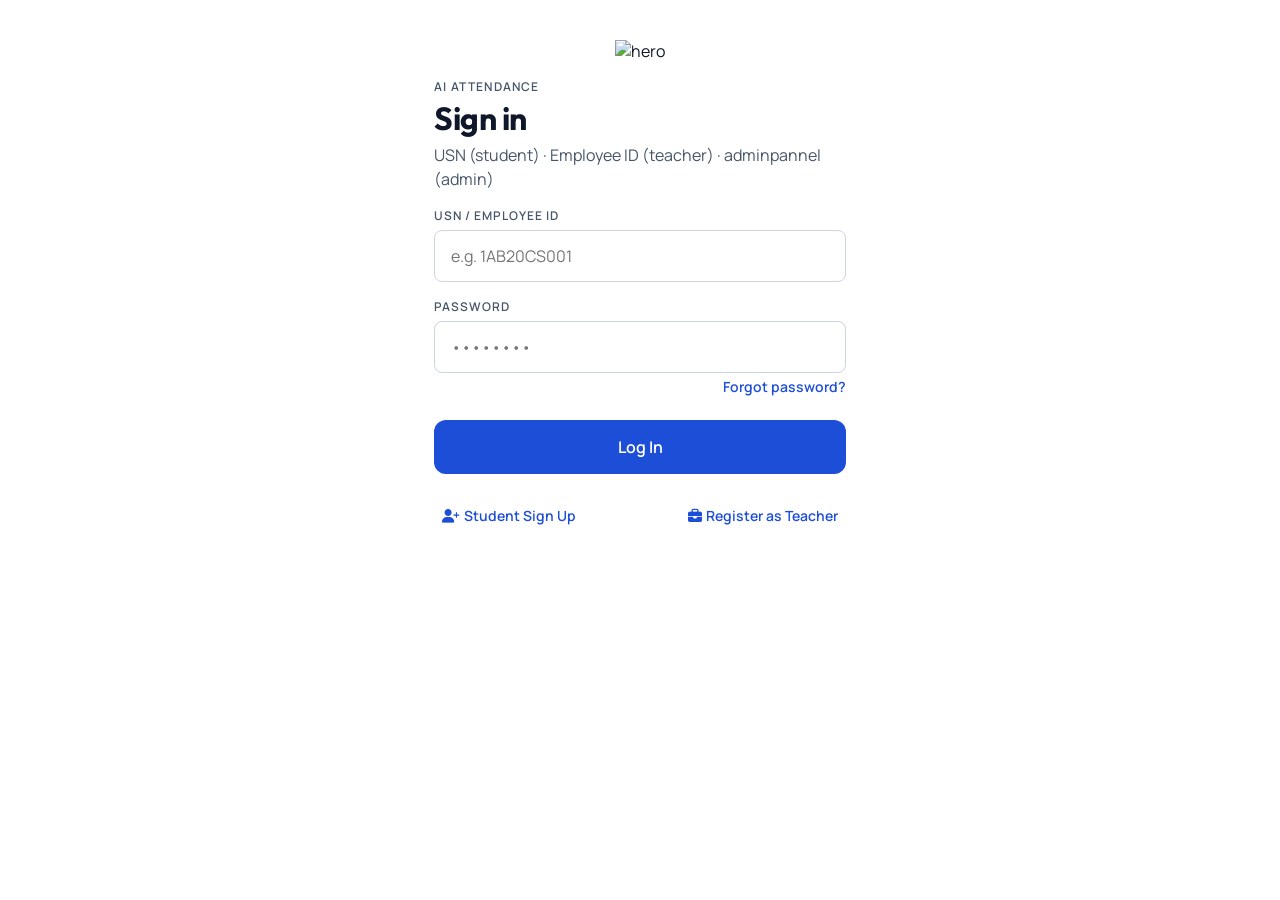
==== pages/admin-dashboard.html @ ecaf4c4b "Correct full project" ====
<!DOCTYPE html>
<html lang="en">
<head>
<meta charset="UTF-8"/>
<meta name="viewport" content="width=device-width, initial-scale=1.0"/>
<title>AI Attendance – Admin Dashboard</title>
<link rel="preconnect" href="https://fonts.googleapis.com">
<link href="https://fonts.googleapis.com/css2?family=Outfit:wght@400;600;700&family=Manrope:wght@400;500;600&display=swap" rel="stylesheet">
<link rel="stylesheet" href="https://cdnjs.cloudflare.com/ajax/libs/font-awesome/6.5.0/css/all.min.css"/>
<link rel="stylesheet" href="../css/shared.css"/>
</head>
<body class="fade-in">

  <!-- Top Bar -->
  <div class="top-bar">
    <div class="meta">
      <div class="label">Admin</div>
      <div class="h2">Control Panel</div>
    </div>
    <button class="icon-btn" onclick="doLogout()" title="Logout"><i class="fa fa-sign-out-alt"></i></button>
  </div>

  <!-- Tabs -->
  <div class="tabs">
    <button class="tab active" id="admin-tab-pending"  onclick="setAdminTab('pending')">Pending</button>
    <button class="tab"        id="admin-tab-approved" onclick="setAdminTab('approved')">Teachers</button>
    <button class="tab"        id="admin-tab-students" onclick="setAdminTab('students')">Students</button>
  </div>

  <!-- Student filters (hidden unless Students tab active) -->
  <div id="admin-student-filters" style="display:none;padding:8px 24px 0;max-width:460px;margin:0 auto">
    <div class="input-label" style="margin-top:8px">Semester</div>
    <div class="filter-scroll"><div class="filter-pills" id="admin-sem-pills"></div></div>
    <div class="input-label" style="margin-top:8px">Division</div>
    <div class="filter-scroll"><div class="filter-pills" id="admin-div-pills"></div></div>
  </div>

  <!-- List area -->
  <div class="admin-list-scroll" id="admin-list"></div>

  <!-- ── Teacher Detail Modal ── -->
  <div class="modal-bg" id="teacher-modal">
    <div class="modal-card">
      <div class="modal-header">
        <div class="h2" id="tm-name"></div>
        <button class="modal-close" onclick="closeTeacherModal()"><i class="fa fa-times"></i></button>
      </div>
      <div class="small" id="tm-empid"></div>
      <div class="small" id="tm-email"></div>
      <div class="small" id="tm-status"></div>

      <div id="tm-courses-section" style="display:none">
        <div class="label" style="margin-top:14px">Courses</div>
        <div id="tm-courses-list"></div>
      </div>
      <div id="tm-photo-section" style="display:none">
        <div class="label" style="margin-top:14px">ID Card Photo</div>
        <img id="tm-photo" class="big-photo" alt="ID card"/>
      </div>
      <div id="tm-actions"></div>
    </div>
  </div>

  <!-- ── Edit Student Modal ── -->
  <div class="modal-bg" id="edit-student-modal">
    <div class="modal-card">
      <div class="modal-header">
        <div class="h3">Edit Student</div>
        <button class="modal-close" onclick="closeEditStudentModal()"><i class="fa fa-times"></i></button>
      </div>
      <div class="small" id="es-usn" style="margin-bottom:4px"></div>
      <div class="input-group"><label class="input-label">Name</label><input id="es-name" class="input"/></div>
      <div class="input-group"><label class="input-label">Email</label><input id="es-email" class="input" type="email"/></div>
      <div class="input-group"><label class="input-label">Branch</label><input id="es-branch" class="input"/></div>
      <div class="input-group"><label class="input-label">Semester</label><input id="es-sem" class="input" type="number"/></div>
      <div class="input-group"><label class="input-label">Division</label><input id="es-div" class="input"/></div>
      <div class="input-group"><label class="input-label">Roll Number</label><input id="es-roll" class="input" type="number"/></div>
      <div class="btn-row" style="margin-top:20px">
        <button class="btn btn-secondary" onclick="closeEditStudentModal()">Cancel</button>
        <button class="btn btn-primary" id="es-save-btn" onclick="saveStudent()">Save</button>
      </div>
    </div>
  </div>

  <!-- ── Delete Confirm Modal ── -->
  <div class="modal-bg" id="delete-modal">
    <div class="modal-card">
      <div class="h3" id="del-title">Delete?</div>
      <div class="small" id="del-label" style="margin-top:6px"></div>
      <div class="body-muted" style="margin-top:10px;font-size:15px">
        This cannot be undone. An email with the reason will be sent to them.
      </div>
      <div class="input-group">
        <label class="input-label">Reason (optional)</label>
        <textarea id="del-reason" class="input" style="min-height:80px;resize:vertical"
                  placeholder="e.g. Left the institute"></textarea>
      </div>
      <div class="btn-row" style="margin-top:16px">
        <button class="btn btn-secondary" onclick="closeDeleteModal()">Cancel</button>
        <button class="btn btn-danger" id="del-confirm-btn" onclick="confirmDelete()">Delete</button>
      </div>
    </div>
  </div>

<script src="../js/shared.js"></script>
<script src="../js/admin-dashboard.js"></script>
</body>
</html>
---- css/shared.css ----
/* ─── GOOGLE FONTS (import in each HTML page) ─── */
/* @import url('https://fonts.googleapis.com/css2?family=Outfit:wght@400;600;700&family=Manrope:wght@400;500;600&display=swap'); */
body {
  margin: 0 auto;
  max-width: 460px;
}
/* ─── VARIABLES ─── */
:root {
  --bg: #FFFFFF;
  --bg2: #F8FAFC;
  --bg3: #F1F5F9;
  --text: #0F172A;
  --text2: #475569;
  --brand: #1D4ED8;
  --brand-hover: #1E3A8A;
  --accent: #3B82F6;
  --present: #10B981;
  --absent: #EF4444;
  --warning: #F59E0B;
  --border: #E2E8F0;
  --border2: #CBD5E1;
  --focus: #2563EB;
  --white: #FFFFFF;
  --font-head: 'Outfit', sans-serif;
  --font-body: 'Manrope', sans-serif;
}

/* ─── RESET ─── */
*,*::before,*::after{box-sizing:border-box;margin:0;padding:0}
body{font-family:var(--font-body);background:var(--bg);color:var(--text);min-height:100vh;-webkit-font-smoothing:antialiased}
button,input,select,textarea{font-family:inherit}
a{text-decoration:none;color:inherit}

/* ─── FORM SCREEN WRAPPER ─── */
.form-screen{max-width:460px;margin:0 auto;padding:24px 24px 60px;min-height:100vh}

/* ─── TYPOGRAPHY ─── */
.label{font-family:var(--font-body);font-size:12px;font-weight:600;letter-spacing:1.2px;text-transform:uppercase;color:var(--text2)}
.h1{font-family:var(--font-head);font-size:32px;line-height:1.2;font-weight:700;color:var(--text);letter-spacing:-0.5px}
.h2{font-family:var(--font-head);font-size:24px;line-height:1.3;font-weight:600;color:var(--text);letter-spacing:-0.3px}
.h3{font-family:var(--font-head);font-size:20px;line-height:1.4;font-weight:600;color:var(--text)}
.body-muted{font-size:16px;line-height:1.5;color:var(--text2)}
.small{font-size:14px;line-height:1.4;color:var(--text2)}

/* ─── BUTTONS ─── */
.btn{width:100%;padding:16px;border-radius:12px;border:none;font-size:16px;font-weight:600;font-family:var(--font-body);cursor:pointer;transition:all .15s;display:flex;align-items:center;justify-content:center;gap:8px}
.btn:disabled{opacity:.6;cursor:not-allowed}
.btn-primary{background:var(--brand);color:#fff}
.btn-primary:hover:not(:disabled){background:var(--brand-hover)}
.btn-secondary{background:var(--bg3);color:var(--text)}
.btn-secondary:hover:not(:disabled){background:#E2E8F0}
.btn-danger{background:var(--absent);color:#fff}
.btn-row{display:flex;gap:10px}
.btn-row .btn{flex:1}

/* ─── INPUTS ─── */
.input-group{margin-top:16px}
.input-label{display:block;font-weight:600;font-size:12px;color:var(--text2);letter-spacing:1px;text-transform:uppercase;margin-bottom:6px}
.input{width:100%;border:1.5px solid var(--border2);border-radius:8px;padding:14px 16px;font-size:16px;font-family:var(--font-body);color:var(--text);background:#fff;transition:border-color .15s;outline:none}
.input:focus{border-color:var(--focus)}
textarea.input{min-height:80px;resize:vertical}

/* ─── HERO ─── */
.hero-wrap{text-align:center;margin-top:16px}
.hero-wrap img{width:75%;max-width:280px;height:160px;object-fit:contain}

/* ─── LINK BUTTONS ─── */
.link{color:var(--brand);font-weight:600;font-size:14px;cursor:pointer;background:none;border:none;padding:0}
.link:hover{text-decoration:underline}
.link-row{display:flex;justify-content:space-between;margin-top:32px;padding:0 8px}
.link-end{display:flex;justify-content:flex-end;margin-top:4px}

/* ─── ERROR TEXT ─── */
.error-text{color:var(--absent);font-size:14px;margin-top:12px;font-weight:500}

/* ─── PILL TOGGLE ─── */
.pills{display:flex;flex-wrap:wrap;gap:8px;margin-top:8px}
.pill{padding:8px 14px;border-radius:999px;border:1.5px solid var(--border2);background:#fff;font-size:13px;font-weight:500;color:var(--text);cursor:pointer;transition:all .1s;font-family:var(--font-body)}
.pill.active{border-color:var(--brand);background:#EFF6FF;color:var(--brand);font-weight:600}

/* ─── HEADER ─── */
.page-header{padding:16px 0 8px;display:flex;align-items:center;gap:12px}
.back-btn{width:36px;height:36px;border-radius:8px;border:1.5px solid var(--border);background:#fff;display:flex;align-items:center;justify-content:center;cursor:pointer;flex-shrink:0;color:var(--text2)}
.back-btn:hover{background:var(--bg3)}
.page-header .right-slot{margin-left:auto}

/* ─── TOP BAR ─── */
.top-bar{display:flex;align-items:center;padding:16px 24px 8px;max-width:460px;margin:0 auto}
.top-bar .meta{flex:1}
.icon-btn{width:40px;height:40px;border-radius:10px;border:1.5px solid var(--border);background:#fff;display:flex;align-items:center;justify-content:center;cursor:pointer;color:var(--text2);margin-left:8px;transition:background .1s}
.icon-btn:hover{background:var(--bg3)}

/* ─── STATS CARD ─── */
.stats-card{margin:12px 24px 0;padding:18px;border:1.5px solid var(--border);border-radius:16px;background:var(--bg2);max-width:calc(460px - 48px)}
.big-pct{font-family:var(--font-head);font-size:44px;font-weight:700;letter-spacing:-1px;margin-top:4px}
.stats-row{display:flex;gap:16px;margin-top:10px}
.stat-item{flex:1}
.stat-num{font-family:var(--font-head);font-size:20px;font-weight:700;color:var(--text)}

/* ─── BANNER ─── */
.banner{display:flex;align-items:center;margin:8px 24px 0;padding:12px 14px;background:#FEF3C7;border-radius:10px;gap:8px;cursor:pointer;max-width:calc(460px - 48px)}
.banner-text{flex:1;color:var(--text);font-weight:500;font-size:14px}

/* ─── SECTION LABEL ─── */
.section-label{padding:16px 24px 4px}

/* ─── LIST ─── */
.list{padding:0 24px;max-width:460px;margin:0 auto}
.row-item{padding:16px 0;border-bottom:1.5px solid var(--border);display:flex;align-items:center;justify-content:space-between;gap:8px}
.row-item:last-child{border-bottom:none}
.empty-state{display:flex;flex-direction:column;align-items:center;padding:40px 24px;color:var(--text2)}
.empty-state i{font-size:36px;color:var(--border2);margin-bottom:8px}

/* ─── BADGE ─── */
.badge{font-weight:600;font-size:12px;letter-spacing:.8px;text-transform:uppercase}
.badge.present{color:var(--present)}
.badge.absent{color:var(--absent)}
.pill-badge{padding:4px 10px;border-radius:999px;font-size:11px;font-weight:600;text-transform:uppercase;letter-spacing:.5px}
.pill-badge.open{background:#FEF3C7;color:var(--warning)}
.pill-badge.completed{background:#D1FAE5;color:var(--present)}

/* ─── CARD ─── */
.card{background:#fff;border:1.5px solid var(--border);border-radius:12px;padding:14px}
.card+.card,.card+.action-card,.action-card+.card,.action-card+.action-card{margin-top:10px}
.action-card{display:flex;align-items:center;gap:10px;padding:14px;border:1.5px solid var(--border);border-radius:12px;background:#fff;cursor:pointer;transition:background .1s}
.action-card:hover{background:var(--bg2)}

/* ─── FAB ─── */
.fab{background:var(--brand);padding:18px;border-radius:16px;display:flex;align-items:center;justify-content:center;gap:10px;cursor:pointer;border:none;width:100%;color:#fff;font-size:16px;font-weight:600;font-family:var(--font-body);transition:background .15s}
.fab:hover{background:var(--brand-hover)}

/* ─── TABS ─── */
.tabs{display:flex;border-bottom:1.5px solid var(--border);margin:0 24px;margin-top:12px;max-width:calc(460px - 48px)}
.tab{padding:12px 4px;margin-right:20px;font-size:14px;font-weight:500;color:var(--text2);cursor:pointer;border-bottom:2.5px solid transparent;transition:all .1s;background:none;border-top:none;border-left:none;border-right:none;font-family:var(--font-body)}
.tab.active{color:var(--brand);font-weight:600;border-bottom-color:var(--brand)}

/* ─── MODAL ─── */
.modal-bg{display:none;position:fixed;inset:0;background:rgba(15,23,42,.6);z-index:100;justify-content:flex-end;flex-direction:column}
.modal-bg.open{display:flex}
.modal-card{background:#fff;border-radius:24px 24px 0 0;padding:24px;max-height:90vh;overflow-y:auto}
.modal-header{display:flex;align-items:center;justify-content:space-between;margin-bottom:12px}
.modal-close{background:none;border:none;cursor:pointer;color:var(--text2);font-size:20px}

/* ─── FILTER PILLS ─── */
.filter-scroll{overflow-x:auto;white-space:nowrap;padding:4px 0;scrollbar-width:none}
.filter-scroll::-webkit-scrollbar{display:none}
.filter-pills{display:inline-flex;gap:8px}
.filter-pill{padding:6px 12px;border-radius:999px;border:1.5px solid var(--border2);background:#fff;font-size:13px;font-weight:500;cursor:pointer;font-family:var(--font-body);transition:all .1s;white-space:nowrap}
.filter-pill.active{background:var(--brand);border-color:var(--brand);color:#fff}

/* ─── TEACHER CARD ─── */
.teacher-card{padding:14px;border:1.5px solid var(--border);border-radius:12px;margin-top:10px;background:#fff;cursor:pointer;display:flex;align-items:center;gap:12px;transition:background .1s}
.teacher-card:hover{background:var(--bg2)}
.id-thumb{width:60px;height:60px;border-radius:8px;background:#EEE;object-fit:cover;flex-shrink:0}
.id-thumb-placeholder{width:60px;height:60px;border-radius:8px;background:var(--bg2);display:flex;align-items:center;justify-content:center;color:var(--border2);flex-shrink:0;font-size:24px}

/* ─── THUMB GRID ─── */
.thumbs-grid{display:flex;flex-wrap:wrap;gap:10px;margin-top:12px}
.thumb-wrap{position:relative}
.thumb{width:90px;height:90px;border-radius:10px;background:#EEE;object-fit:cover}
.thumb-remove{position:absolute;top:-6px;right:-6px;width:22px;height:22px;border-radius:50%;background:var(--absent);border:none;color:#fff;font-size:11px;cursor:pointer;display:flex;align-items:center;justify-content:center}
.add-tile{width:90px;height:90px;border-radius:10px;border:2px dashed var(--border);background:var(--bg2);display:flex;flex-direction:column;align-items:center;justify-content:center;gap:4px;cursor:pointer;color:var(--brand);font-size:11px;font-weight:600;font-family:var(--font-body)}
.add-tile i{font-size:22px}

/* ─── SUMMARY CARD ─── */
.summary-card{display:flex;align-items:center;justify-content:space-around;background:var(--bg2);border-radius:12px;padding:16px;margin-top:12px;border:1.5px solid var(--border)}
.summary-item{text-align:center}
.summary-num{font-family:var(--font-head);font-size:24px;font-weight:700;color:var(--text)}
.summary-divider{width:1px;height:32px;background:var(--border)}
.att-row{display:flex;align-items:center;gap:10px;padding:14px 0;border-bottom:1.5px solid var(--border)}

/* ─── TOGGLE SWITCH ─── */
.toggle-wrap{position:relative;display:inline-block;width:48px;height:26px;flex-shrink:0}
.toggle-wrap input{opacity:0;width:0;height:0;position:absolute}
.toggle-slider{position:absolute;inset:0;background:#E5E7EB;border-radius:26px;cursor:pointer;transition:.2s}
.toggle-slider:before{content:'';position:absolute;height:20px;width:20px;left:3px;bottom:3px;background:#fff;border-radius:50%;transition:.2s;box-shadow:0 1px 3px rgba(0,0,0,.2)}
.toggle-wrap input:checked+.toggle-slider{background:#86EFAC}
.toggle-wrap input:checked+.toggle-slider:before{transform:translateX(22px);background:var(--present)}

/* ─── BOTTOM BAR ─── */
.bottom-bar{position:fixed;left:0;right:0;bottom:0;padding:16px 24px;background:#fff;border-top:1.5px solid var(--border);z-index:10;max-width:460px;margin:0 auto}

/* ─── STEP INDICATOR ─── */
.step-dot-row{display:flex;gap:6px;margin-top:4px}
.step-dot{width:6px;height:6px;border-radius:50%;background:var(--border)}
.step-dot.active{background:var(--brand);width:18px;border-radius:3px}

/* ─── PHOTO PLACEHOLDER ─── */
.photo-placeholder{height:220px;border-radius:12px;background:var(--bg2);border:2px dashed var(--border);display:flex;flex-direction:column;align-items:center;justify-content:center;gap:8px;margin-top:8px;color:var(--text2)}
.photo-preview{width:100%;height:220px;object-fit:cover;border-radius:12px;margin-top:8px;display:block}
.photo-preview.hidden{display:none}
.photo-placeholder.hidden{display:none}
.big-photo{width:100%;height:260px;object-fit:contain;border-radius:8px;margin-top:8px;background:#EEE;display:block}
.big-photo.hidden{display:none}

/* ─── DONE BOX ─── */
.done-box{display:flex;flex-direction:column;align-items:center;padding-top:60px;text-align:center}

/* ─── LOADING SPINNER ─── */
.spinner{width:20px;height:20px;border:2.5px solid rgba(255,255,255,.4);border-top-color:#fff;border-radius:50%;animation:spin .7s linear infinite;display:inline-block}
.spinner.dark{border-color:rgba(0,0,0,.15);border-top-color:var(--text2)}

/* ─── OTP HINT ─── */
.otp-hint{font-size:14px;color:var(--text2);margin-top:12px}
.otp-hint strong{color:var(--text);font-weight:600}

/* ─── RADIO OPTIONS ─── */
.radio-group{display:flex;flex-direction:column;gap:8px;margin-top:8px}
.radio-opt{display:flex;align-items:center;gap:10px;padding:14px;border:1.5px solid var(--border2);border-radius:12px;background:#fff;cursor:pointer;transition:all .1s}
.radio-opt.active{border-color:var(--brand);background:#EFF6FF}
.radio-dot{width:18px;height:18px;border-radius:50%;border:2px solid var(--border2);flex-shrink:0;transition:all .1s}
.radio-opt.active .radio-dot{border-color:var(--brand);background:var(--brand)}
.radio-label{font-size:15px;font-weight:500;color:var(--text)}
.radio-opt.active .radio-label{color:var(--brand);font-weight:600}

/* ─── COURSE INPUT ROW ─── */
.course-row{display:flex;gap:8px;align-items:center;margin-top:10px}
.course-row .input{flex:1}
.trash-btn{padding:10px;border-radius:8px;border:1.5px solid var(--border);background:#fff;color:var(--absent);cursor:pointer;flex-shrink:0}

/* ─── STATUS BADGE ─── */
.status-badge{padding:4px 10px;border-radius:999px;font-size:11px;font-weight:600;text-transform:uppercase;letter-spacing:.5px}

/* ─── SCROLL CONTAINERS ─── */
.list-scroll{overflow-y:auto;max-height:calc(100vh - 260px);padding:0 24px 80px;max-width:460px;margin:0 auto}
.admin-list-scroll{overflow-y:auto;max-height:calc(100vh - 280px);padding:0 24px 24px;max-width:460px;margin:0 auto}

/* ─── ANIMATIONS ─── */
@keyframes spin{to{transform:rotate(360deg)}}
@keyframes fadeIn{from{opacity:0;transform:translateY(8px)}to{opacity:1;transform:translateY(0)}}
.fade-in{animation:fadeIn .25s ease}

/* ─── RESPONSIVE ─── */
@media(max-width:500px){.form-screen{padding:16px 16px 60px}}
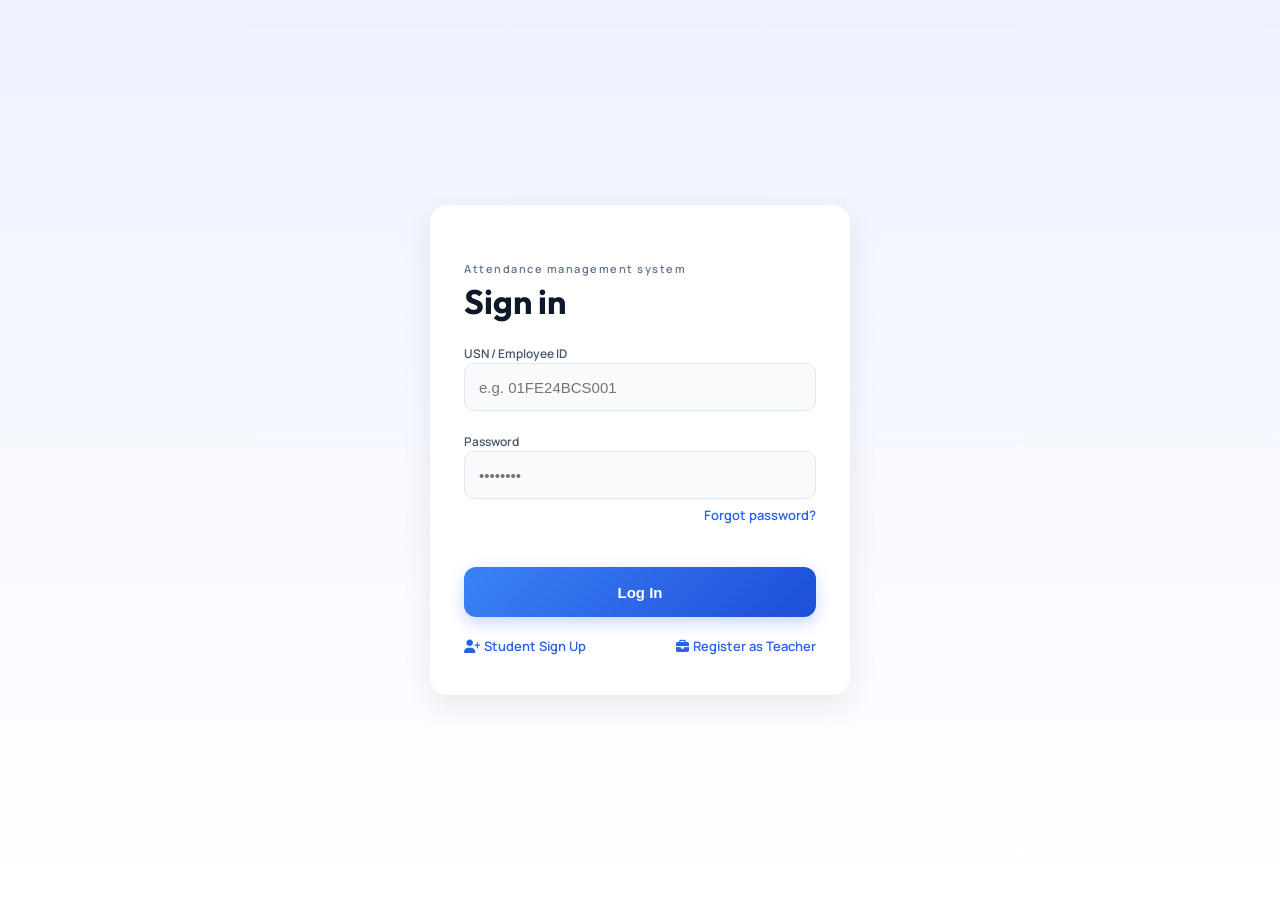
==== commit 89f545b5: "Update admin-dashboard.html" ====
--- a/pages/admin-dashboard.html
+++ b/pages/admin-dashboard.html
@@ -7,7 +7,7 @@
 <link rel="preconnect" href="https://fonts.googleapis.com">
 <link href="https://fonts.googleapis.com/css2?family=Outfit:wght@400;600;700&family=Manrope:wght@400;500;600&display=swap" rel="stylesheet">
 <link rel="stylesheet" href="https://cdnjs.cloudflare.com/ajax/libs/font-awesome/6.5.0/css/all.min.css"/>
-<link rel="stylesheet" href="../css/shared.css"/>
+<link rel="stylesheet" href="../css/admin-dashboard.css"/>
 </head>
 <body class="fade-in">
 
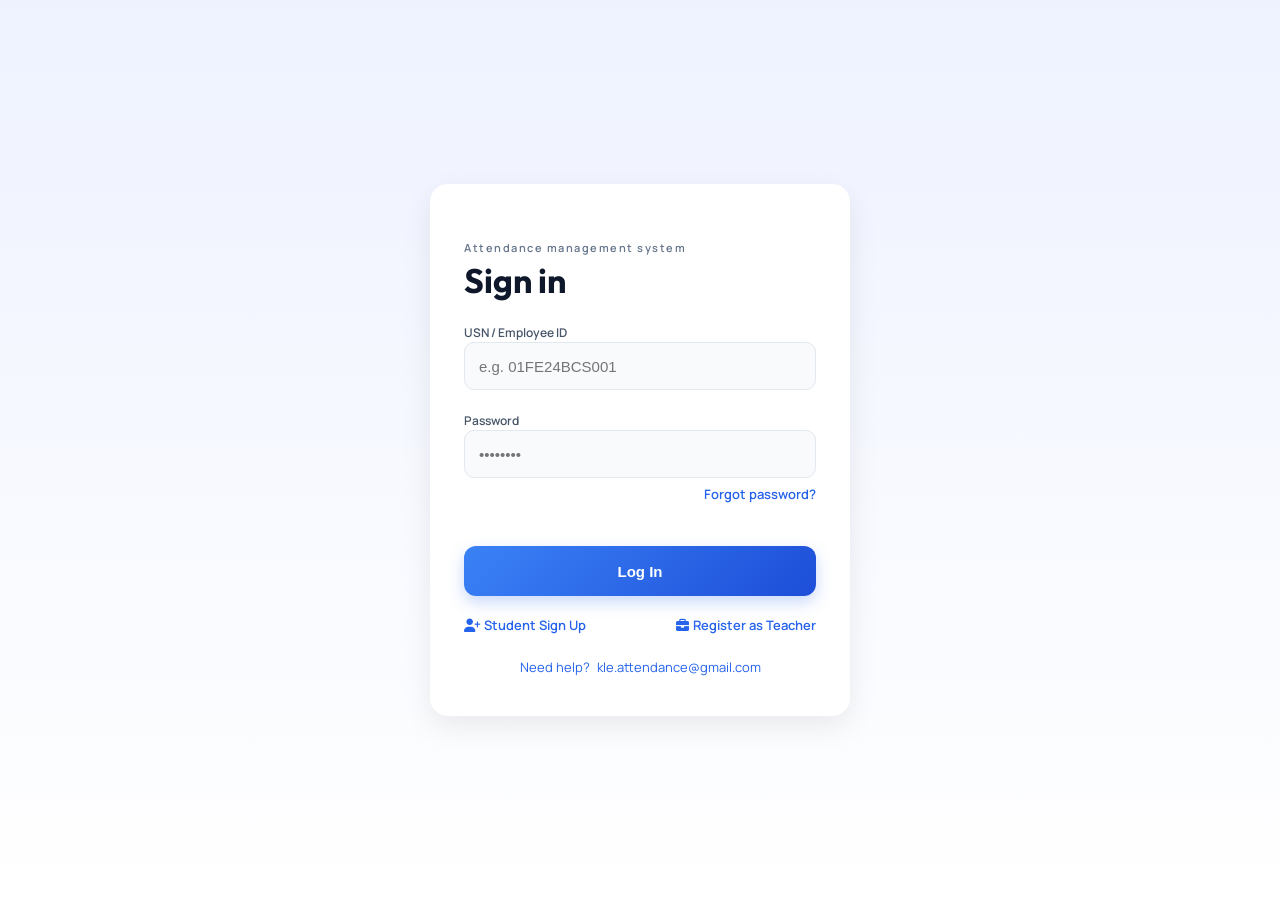
==== commit d7683ef3: "Add files via upload" ====
--- a/pages/admin-dashboard.html
+++ b/pages/admin-dashboard.html
@@ -7,7 +7,7 @@
 <link rel="preconnect" href="https://fonts.googleapis.com">
 <link href="https://fonts.googleapis.com/css2?family=Outfit:wght@400;600;700&family=Manrope:wght@400;500;600&display=swap" rel="stylesheet">
 <link rel="stylesheet" href="https://cdnjs.cloudflare.com/ajax/libs/font-awesome/6.5.0/css/all.min.css"/>
-<link rel="stylesheet" href="../css/admin-dashboard.css"/>
+<link rel="stylesheet" href="../css/shared.css"/>
 </head>
 <body class="fade-in">
 
@@ -33,6 +33,10 @@
     <div class="filter-scroll"><div class="filter-pills" id="admin-sem-pills"></div></div>
     <div class="input-label" style="margin-top:8px">Division</div>
     <div class="filter-scroll"><div class="filter-pills" id="admin-div-pills"></div></div>
+    <div class="input-label" style="margin-top:14px">Bulk Action</div>
+    <button class="btn btn-primary" id="admin-semester-update-btn" onclick="updateAllStudentSemesters()">
+      Update Semester +1 For All Students
+    </button>
   </div>
 
   <!-- List area -->
--- a/css/shared.css
+++ b/css/shared.css
@@ -0,0 +1,240 @@
+/* ─── GOOGLE FONTS (import in each HTML page) ─── */
+/* @import url('https://fonts.googleapis.com/css2?family=Outfit:wght@400;600;700&family=Manrope:wght@400;500;600&display=swap'); */
+body {
+  margin: 0 auto;
+  max-width: 460px;
+}
+/* ─── VARIABLES ─── */
+:root {
+  --bg: #FFFFFF;
+  --bg2: #F8FAFC;
+  --bg3: #F1F5F9;
+  --text: #0F172A;
+  --text2: #475569;
+  --brand: #1D4ED8;
+  --brand-hover: #1E3A8A;
+  --accent: #3B82F6;
+  --present: #10B981;
+  --absent: #EF4444;
+  --warning: #F59E0B;
+  --border: #E2E8F0;
+  --border2: #CBD5E1;
+  --focus: #2563EB;
+  --white: #FFFFFF;
+  --font-head: 'Outfit', sans-serif;
+  --font-body: 'Manrope', sans-serif;
+}
+
+/* ─── RESET ─── */
+*,*::before,*::after{box-sizing:border-box;margin:0;padding:0}
+body{font-family:var(--font-body);background:var(--bg);color:var(--text);min-height:100vh;-webkit-font-smoothing:antialiased}
+button,input,select,textarea{font-family:inherit}
+a{text-decoration:none;color:inherit}
+
+/* ─── FORM SCREEN WRAPPER ─── */
+.form-screen{max-width:460px;margin:0 auto;padding:24px 24px 60px;min-height:100vh}
+
+/* ─── TYPOGRAPHY ─── */
+.label{font-family:var(--font-body);font-size:12px;font-weight:600;letter-spacing:1.2px;text-transform:uppercase;color:var(--text2)}
+.h1{font-family:var(--font-head);font-size:32px;line-height:1.2;font-weight:700;color:var(--text);letter-spacing:-0.5px}
+.h2{font-family:var(--font-head);font-size:24px;line-height:1.3;font-weight:600;color:var(--text);letter-spacing:-0.3px}
+.h3{font-family:var(--font-head);font-size:20px;line-height:1.4;font-weight:600;color:var(--text)}
+.body-muted{font-size:16px;line-height:1.5;color:var(--text2)}
+.small{font-size:14px;line-height:1.4;color:var(--text2)}
+
+/* ─── BUTTONS ─── */
+.btn{width:100%;padding:16px;border-radius:12px;border:none;font-size:16px;font-weight:600;font-family:var(--font-body);cursor:pointer;transition:all .15s;display:flex;align-items:center;justify-content:center;gap:8px}
+.btn:disabled{opacity:.6;cursor:not-allowed}
+.btn-primary{background:var(--brand);color:#fff}
+.btn-primary:hover:not(:disabled){background:var(--brand-hover)}
+.btn-secondary{background:var(--bg3);color:var(--text)}
+.btn-secondary:hover:not(:disabled){background:#E2E8F0}
+.btn-danger{background:var(--absent);color:#fff}
+.btn-row{display:flex;gap:10px}
+.btn-row .btn{flex:1}
+
+/* ─── INPUTS ─── */
+.input-group{margin-top:16px}
+.input-label{display:block;font-weight:600;font-size:12px;color:var(--text2);letter-spacing:1px;text-transform:uppercase;margin-bottom:6px}
+.input{width:100%;border:1.5px solid var(--border2);border-radius:8px;padding:14px 16px;font-size:16px;font-family:var(--font-body);color:var(--text);background:#fff;transition:border-color .15s;outline:none}
+.input:focus{border-color:var(--focus)}
+textarea.input{min-height:80px;resize:vertical}
+
+/* ─── HERO ─── */
+.hero-wrap{text-align:center;margin-top:16px}
+.hero-wrap img{width:75%;max-width:280px;height:160px;object-fit:contain}
+
+/* ─── LINK BUTTONS ─── */
+.link{color:var(--brand);font-weight:600;font-size:14px;cursor:pointer;background:none;border:none;padding:0}
+.link:hover{text-decoration:underline}
+.link-row{display:flex;justify-content:space-between;margin-top:32px;padding:0 8px}
+.link-end{display:flex;justify-content:flex-end;margin-top:4px}
+
+/* ─── ERROR TEXT ─── */
+.error-text{color:var(--absent);font-size:14px;margin-top:12px;font-weight:500}
+
+/* ─── PILL TOGGLE ─── */
+.pills{display:flex;flex-wrap:wrap;gap:8px;margin-top:8px}
+.pill{padding:8px 14px;border-radius:999px;border:1.5px solid var(--border2);background:#fff;font-size:13px;font-weight:500;color:var(--text);cursor:pointer;transition:all .1s;font-family:var(--font-body)}
+.pill.active{
+  background: var(--brand);
+  border-color: var(--brand);
+  color: #fff;
+  font-weight: 600;
+}
+
+
+/* ─── HEADER ─── */
+.page-header{padding:16px 0 8px;display:flex;align-items:center;gap:12px}
+.back-btn{width:36px;height:36px;border-radius:8px;border:1.5px solid var(--border);background:#fff;display:flex;align-items:center;justify-content:center;cursor:pointer;flex-shrink:0;color:var(--text2)}
+.back-btn:hover{background:var(--bg3)}
+.page-header .right-slot{margin-left:auto}
+
+/* ─── TOP BAR ─── */
+.top-bar{display:flex;align-items:center;padding:16px 24px 8px;max-width:460px;margin:0 auto}
+.top-bar .meta{flex:1}
+.icon-btn{width:40px;height:40px;border-radius:10px;border:1.5px solid var(--border);background:#fff;display:flex;align-items:center;justify-content:center;cursor:pointer;color:var(--text2);margin-left:8px;transition:background .1s}
+.icon-btn:hover{background:var(--bg3)}
+
+/* ─── STATS CARD ─── */
+.stats-card{margin:12px 24px 0;padding:18px;border:1.5px solid var(--border);border-radius:16px;background:var(--bg2);max-width:calc(460px - 48px)}
+.big-pct{font-family:var(--font-head);font-size:44px;font-weight:700;letter-spacing:-1px;margin-top:4px}
+.stats-row{display:flex;gap:16px;margin-top:10px}
+.stat-item{flex:1}
+.stat-num{font-family:var(--font-head);font-size:20px;font-weight:700;color:var(--text)}
+
+/* ─── BANNER ─── */
+.banner{display:flex;align-items:center;margin:8px 24px 0;padding:12px 14px;background:#FEF3C7;border-radius:10px;gap:8px;cursor:pointer;max-width:calc(460px - 48px)}
+.banner-text{flex:1;color:var(--text);font-weight:500;font-size:14px}
+
+/* ─── SECTION LABEL ─── */
+.section-label{padding:16px 24px 4px}
+
+/* ─── LIST ─── */
+.list{padding:0 24px;max-width:460px;margin:0 auto}
+.row-item{padding:16px 0;border-bottom:1.5px solid var(--border);display:flex;align-items:center;justify-content:space-between;gap:8px}
+.row-item:last-child{border-bottom:none}
+.empty-state{display:flex;flex-direction:column;align-items:center;padding:40px 24px;color:var(--text2)}
+.empty-state i{font-size:36px;color:var(--border2);margin-bottom:8px}
+
+/* ─── BADGE ─── */
+.badge{font-weight:600;font-size:12px;letter-spacing:.8px;text-transform:uppercase}
+.badge.present{color:var(--present)}
+.badge.absent{color:var(--absent)}
+.pill-badge{padding:4px 10px;border-radius:999px;font-size:11px;font-weight:600;text-transform:uppercase;letter-spacing:.5px}
+.pill-badge.open{background:#FEF3C7;color:var(--warning)}
+.pill-badge.completed{background:#D1FAE5;color:var(--present)}
+
+/* ─── CARD ─── */
+.card{background:#fff;border:1.5px solid var(--border);border-radius:12px;padding:14px}
+.card+.card,.card+.action-card,.action-card+.card,.action-card+.action-card{margin-top:10px}
+.action-card{display:flex;align-items:center;gap:10px;padding:14px;border:1.5px solid var(--border);border-radius:12px;background:#fff;cursor:pointer;transition:background .1s}
+.action-card:hover{background:var(--bg2)}
+
+/* ─── FAB ─── */
+.fab{background:var(--brand);padding:18px;border-radius:16px;display:flex;align-items:center;justify-content:center;gap:10px;cursor:pointer;border:none;width:100%;color:#fff;font-size:16px;font-weight:600;font-family:var(--font-body);transition:background .15s}
+.fab:hover{background:var(--brand-hover)}
+
+/* ─── TABS ─── */
+.tabs{display:flex;border-bottom:1.5px solid var(--border);margin:0 24px;margin-top:12px;max-width:calc(460px - 48px)}
+.tab{padding:12px 4px;margin-right:20px;font-size:14px;font-weight:500;color:var(--text2);cursor:pointer;border-bottom:2.5px solid transparent;transition:all .1s;background:none;border-top:none;border-left:none;border-right:none;font-family:var(--font-body)}
+.tab.active{color:var(--brand);font-weight:600;border-bottom-color:var(--brand)}
+
+/* ─── MODAL ─── */
+.modal-bg{display:none;position:fixed;inset:0;background:rgba(15,23,42,.6);z-index:100;justify-content:flex-end;flex-direction:column}
+.modal-bg.open{display:flex}
+.modal-card{background:#fff;border-radius:24px 24px 0 0;padding:24px;max-height:90vh;overflow-y:auto}
+.modal-header{display:flex;align-items:center;justify-content:space-between;margin-bottom:12px}
+.modal-close{background:none;border:none;cursor:pointer;color:var(--text2);font-size:20px}
+
+/* ─── FILTER PILLS ─── */
+.filter-scroll{overflow-x:auto;white-space:nowrap;padding:4px 0;scrollbar-width:none}
+.filter-scroll::-webkit-scrollbar{display:none}
+.filter-pills{display:inline-flex;gap:8px}
+.filter-pill{padding:6px 12px;border-radius:999px;border:1.5px solid var(--border2);background:#fff;font-size:13px;font-weight:500;cursor:pointer;font-family:var(--font-body);transition:all .1s;white-space:nowrap}
+.filter-pill.active{background:var(--brand);border-color:var(--brand);color:#fff}
+
+/* ─── TEACHER CARD ─── */
+.teacher-card{padding:14px;border:1.5px solid var(--border);border-radius:12px;margin-top:10px;background:#fff;cursor:pointer;display:flex;align-items:center;gap:12px;transition:background .1s}
+.teacher-card:hover{background:var(--bg2)}
+.id-thumb{width:60px;height:60px;border-radius:8px;background:#EEE;object-fit:cover;flex-shrink:0}
+.id-thumb-placeholder{width:60px;height:60px;border-radius:8px;background:var(--bg2);display:flex;align-items:center;justify-content:center;color:var(--border2);flex-shrink:0;font-size:24px}
+
+/* ─── THUMB GRID ─── */
+.thumbs-grid{display:flex;flex-wrap:wrap;gap:10px;margin-top:12px}
+.thumb-wrap{position:relative}
+.thumb{width:90px;height:90px;border-radius:10px;background:#EEE;object-fit:cover}
+.thumb-remove{position:absolute;top:-6px;right:-6px;width:22px;height:22px;border-radius:50%;background:var(--absent);border:none;color:#fff;font-size:11px;cursor:pointer;display:flex;align-items:center;justify-content:center}
+.add-tile{width:90px;height:90px;border-radius:10px;border:2px dashed var(--border);background:var(--bg2);display:flex;flex-direction:column;align-items:center;justify-content:center;gap:4px;cursor:pointer;color:var(--brand);font-size:11px;font-weight:600;font-family:var(--font-body)}
+.add-tile i{font-size:22px}
+
+/* ─── SUMMARY CARD ─── */
+.summary-card{display:flex;align-items:center;justify-content:space-around;background:var(--bg2);border-radius:12px;padding:16px;margin-top:12px;border:1.5px solid var(--border)}
+.summary-item{text-align:center}
+.summary-num{font-family:var(--font-head);font-size:24px;font-weight:700;color:var(--text)}
+.summary-divider{width:1px;height:32px;background:var(--border)}
+.att-row{display:flex;align-items:center;gap:10px;padding:14px 0;border-bottom:1.5px solid var(--border)}
+
+/* ─── TOGGLE SWITCH ─── */
+.toggle-wrap{position:relative;display:inline-block;width:48px;height:26px;flex-shrink:0}
+.toggle-wrap input{opacity:0;width:0;height:0;position:absolute}
+.toggle-slider{position:absolute;inset:0;background:#E5E7EB;border-radius:26px;cursor:pointer;transition:.2s}
+.toggle-slider:before{content:'';position:absolute;height:20px;width:20px;left:3px;bottom:3px;background:#fff;border-radius:50%;transition:.2s;box-shadow:0 1px 3px rgba(0,0,0,.2)}
+.toggle-wrap input:checked+.toggle-slider{background:#86EFAC}
+.toggle-wrap input:checked+.toggle-slider:before{transform:translateX(22px);background:var(--present)}
+
+/* ─── BOTTOM BAR ─── */
+.bottom-bar{position:fixed;left:0;right:0;bottom:0;padding:16px 24px;background:#fff;border-top:1.5px solid var(--border);z-index:10;max-width:460px;margin:0 auto}
+
+/* ─── STEP INDICATOR ─── */
+.step-dot-row{display:flex;gap:6px;margin-top:4px}
+.step-dot{width:6px;height:6px;border-radius:50%;background:var(--border)}
+.step-dot.active{background:var(--brand);width:18px;border-radius:3px}
+
+/* ─── PHOTO PLACEHOLDER ─── */
+.photo-placeholder{height:220px;border-radius:12px;background:var(--bg2);border:2px dashed var(--border);display:flex;flex-direction:column;align-items:center;justify-content:center;gap:8px;margin-top:8px;color:var(--text2)}
+.photo-preview{width:100%;height:220px;object-fit:cover;border-radius:12px;margin-top:8px;display:block}
+.photo-preview.hidden{display:none}
+.photo-placeholder.hidden{display:none}
+.big-photo{width:100%;height:260px;object-fit:contain;border-radius:8px;margin-top:8px;background:#EEE;display:block}
+.big-photo.hidden{display:none}
+
+/* ─── DONE BOX ─── */
+.done-box{display:flex;flex-direction:column;align-items:center;padding-top:60px;text-align:center}
+
+/* ─── LOADING SPINNER ─── */
+.spinner{width:20px;height:20px;border:2.5px solid rgba(255,255,255,.4);border-top-color:#fff;border-radius:50%;animation:spin .7s linear infinite;display:inline-block}
+.spinner.dark{border-color:rgba(0,0,0,.15);border-top-color:var(--text2)}
+
+/* ─── OTP HINT ─── */
+.otp-hint{font-size:14px;color:var(--text2);margin-top:12px}
+.otp-hint strong{color:var(--text);font-weight:600}
+
+/* ─── RADIO OPTIONS ─── */
+.radio-group{display:flex;flex-direction:column;gap:8px;margin-top:8px}
+.radio-opt{display:flex;align-items:center;gap:10px;padding:14px;border:1.5px solid var(--border2);border-radius:12px;background:#fff;cursor:pointer;transition:all .1s}
+.radio-opt.active{border-color:var(--brand);background:#EFF6FF}
+.radio-dot{width:18px;height:18px;border-radius:50%;border:2px solid var(--border2);flex-shrink:0;transition:all .1s}
+.radio-opt.active .radio-dot{border-color:var(--brand);background:var(--brand)}
+.radio-label{font-size:15px;font-weight:500;color:var(--text)}
+.radio-opt.active .radio-label{color:var(--brand);font-weight:600}
+
+/* ─── COURSE INPUT ROW ─── */
+.course-row{display:flex;gap:8px;align-items:center;margin-top:10px}
+.course-row .input{flex:1}
+.trash-btn{padding:10px;border-radius:8px;border:1.5px solid var(--border);background:#fff;color:var(--absent);cursor:pointer;flex-shrink:0}
+
+/* ─── STATUS BADGE ─── */
+.status-badge{padding:4px 10px;border-radius:999px;font-size:11px;font-weight:600;text-transform:uppercase;letter-spacing:.5px}
+
+/* ─── SCROLL CONTAINERS ─── */
+.list-scroll{overflow-y:auto;max-height:calc(100vh - 260px);padding:0 24px 80px;max-width:460px;margin:0 auto}
+.admin-list-scroll{overflow-y:auto;max-height:calc(100vh - 280px);padding:0 24px 24px;max-width:460px;margin:0 auto}
+
+/* ─── ANIMATIONS ─── */
+@keyframes spin{to{transform:rotate(360deg)}}
+@keyframes fadeIn{from{opacity:0;transform:translateY(8px)}to{opacity:1;transform:translateY(0)}}
+.fade-in{animation:fadeIn .25s ease}
+
+/* ─── RESPONSIVE ─── */
+@media(max-width:500px){.form-screen{padding:16px 16px 60px}}
